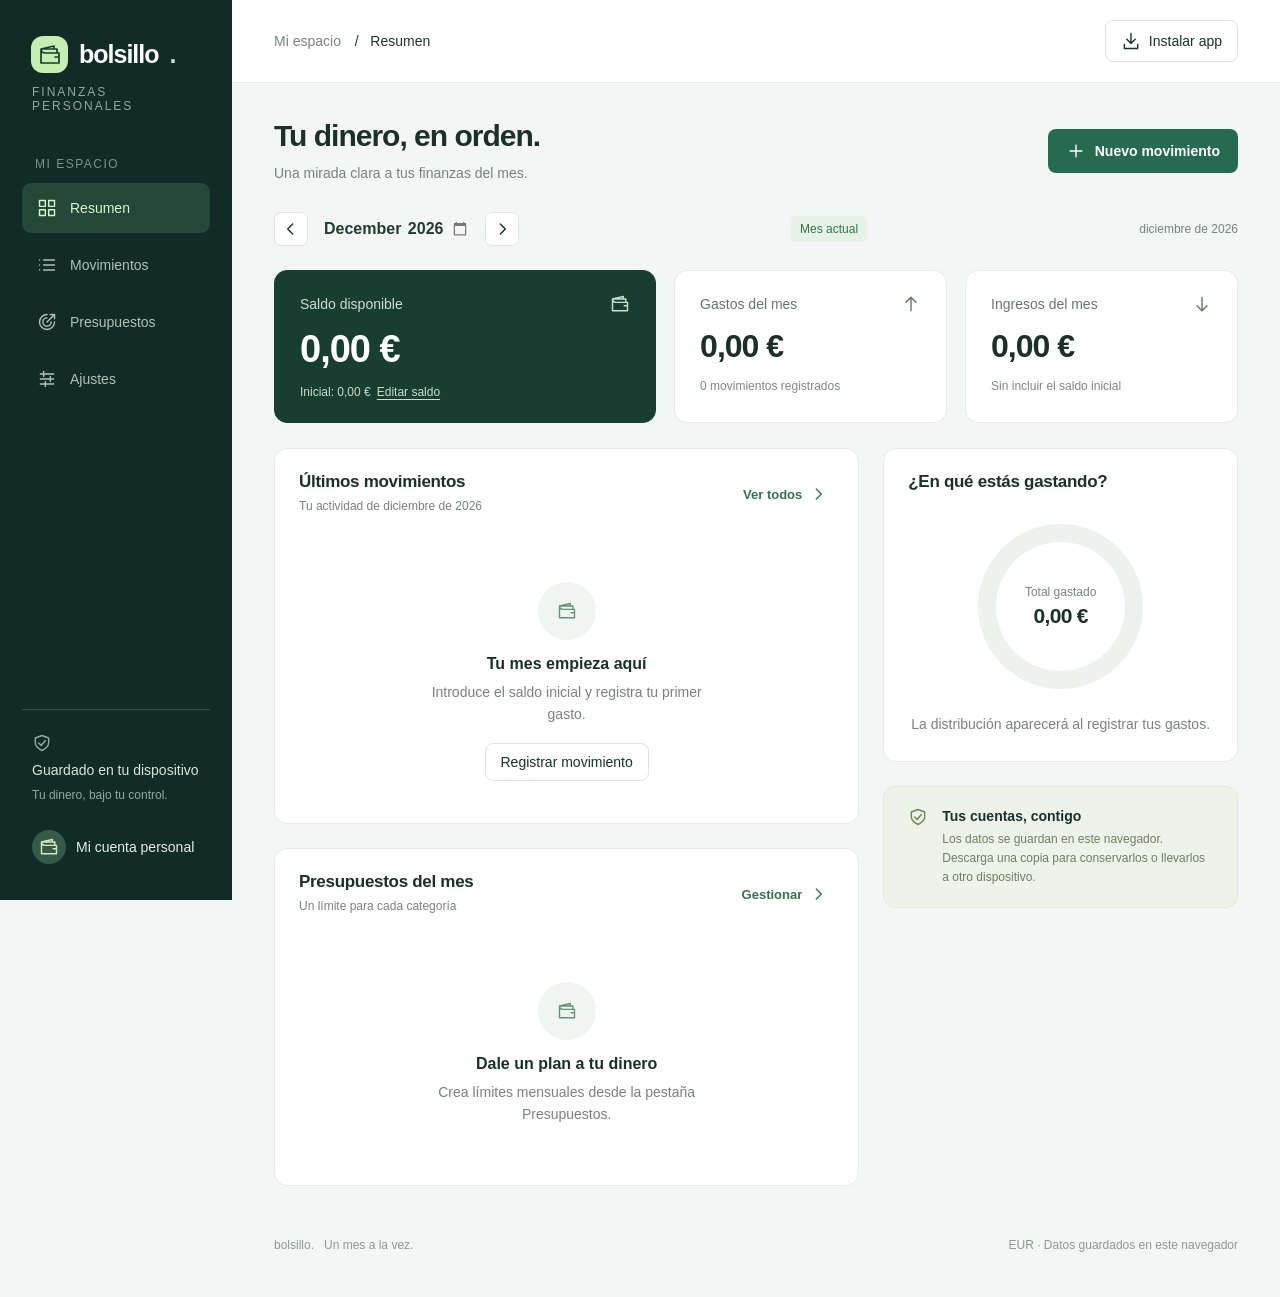
==== bolsillo/index.html @ 3d266fa6 "Add Bolsillo monthly finance PWA in independent folder" ====
<!doctype html><html lang="es"><head><meta charset="UTF-8"><meta name="viewport" content="width=device-width, initial-scale=1"><meta name="theme-color" content="#112c26"><meta name="description" content="Tu control financiero mensual: saldo, gastos y presupuestos."><link rel="manifest" href="./manifest.webmanifest"><link rel="icon" href="./icon.svg"><link rel="apple-touch-icon" href="./icon-192.png"><link rel="stylesheet" href="./styles.css"><title>Bolsillo · Finanzas personales</title></head><body><div id="app"></div><div id="toast" role="status" aria-live="polite"></div><dialog id="modal"></dialog><script type="module" src="./app.js"></script></body></html>
---- bolsillo/styles.css ----
:root{font-family:Inter,ui-sans-serif,-apple-system,BlinkMacSystemFont,"Segoe UI",sans-serif;color:#1b302b;background:#f4f6f5;font-synthesis:none;font-size:16px;--green:#216b52;--muted:#76847e;--line:#e6ebe8}*{box-sizing:border-box}body{margin:0}button,input,select{font:inherit}button{cursor:pointer}button:disabled{cursor:default;opacity:.45}button,a,input,select{outline-offset:4px}button:focus-visible,a:focus-visible{outline:3px solid #5eac87}button{border:0;background:none;color:inherit}svg{width:20px;height:20px;stroke:currentColor;stroke-width:1.7;fill:none;stroke-linecap:round;stroke-linejoin:round;flex-shrink:0}.shell{display:grid;grid-template-columns:232px 1fr;min-height:100vh}.sidebar{background:#112c26;color:#b0c1b9;padding:36px 22px;display:flex;flex-direction:column;position:fixed;width:232px;height:100dvh}.brand{display:flex;align-items:center;gap:11px;color:white;font-size:25px;font-weight:700;letter-spacing:-1px;padding:0 9px}.brandmark{background:#c5efb2;color:#143d2b;border-radius:12px;width:37px;height:37px;display:grid;place-items:center}.brandmark svg{width:24px;height:24px}.brand-sub{font-size:12px;letter-spacing:2px;text-transform:uppercase;margin:12px 0 44px 10px;color:#91a89e}.nav-label{font-size:12px;letter-spacing:1.5px;margin:0 13px 12px;color:#79958a}.nav{display:grid;gap:7px}.nav button{text-align:left;display:flex;align-items:center;gap:13px;padding:15px;border-radius:9px;font-size:14px;font-weight:500}.nav button:hover{background:#1b3a31}.nav button.active{background:#25473a;color:#daf6ca}.sidebar-bottom{margin-top:auto}.local-note{border-top:1px solid #355047;margin-top:20px;padding:23px 10px 0;font-size:12px;line-height:1.6;color:#91aaa0}.local-note b{color:#d8e4dc;font-weight:500;display:block;font-size:14px;margin-bottom:4px}.user{display:flex;align-items:center;gap:10px;margin-top:25px;padding:0 10px;color:#e4eee8;font-size:14px}.avatar{width:34px;height:34px;border-radius:50%;display:grid;place-items:center;background:#375a48;color:#d1eabf}.main{grid-column:2;min-width:0}.topbar{height:83px;background:#fff;border-bottom:1px solid var(--line);display:flex;align-items:center;justify-content:space-between;padding:0 42px;font-size:14px}.breadcrumb{color:var(--muted)}.breadcrumb span{color:#20362d;margin-left:10px}.tools{display:flex;gap:10px}.outline{border:1px solid #dce4df;border-radius:8px;background:#fff;padding:10px 15px;font-size:14px;display:inline-flex;align-items:center;justify-content:center;gap:8px}.outline:hover{background:#f0f5f1}.page{padding:35px 42px 45px;max-width:1550px;margin:auto}.heading{display:flex;align-items:center;justify-content:space-between;gap:20px;margin-bottom:27px}h1{font-size:30px;letter-spacing:-1px;margin:0 0 8px;line-height:1.2}p{margin:0;color:var(--muted);line-height:1.6;font-size:14px}.primary{background:#256a51;color:#fff;border-radius:8px;padding:12px 18px;display:inline-flex;justify-content:center;align-items:center;gap:9px;font-size:14px;font-weight:600}.primary:hover{background:#174d39}.monthbar{display:flex;justify-content:space-between;align-items:center;margin-bottom:23px;gap:12px}.monthswitch{display:flex;align-items:center;gap:7px}.monthswitch input{border:0;background:transparent;font-size:16px;font-weight:600;max-width:185px;color:#233c30;padding:8px}.iconbtn{display:inline-flex;align-items:center;justify-content:center;width:34px;height:34px;border:1px solid #dfe6e1;border-radius:7px;background:white}.small{font-size:12px;color:var(--muted)}.chip{font-size:12px;background:#e6f1e8;color:#377346;border-radius:5px;padding:6px 9px}.stats{display:grid;grid-template-columns:1.4fr 1fr 1fr;gap:18px;margin-bottom:25px}.stat{background:#fff;border:1px solid var(--line);border-radius:13px;padding:23px 25px;min-width:0}.stat.featured{background:#173e30;border-color:#173e30;color:white;position:relative;overflow:hidden}.stat-top{display:flex;justify-content:space-between;align-items:center;font-size:14px;color:#64776b;margin-bottom:14px}.featured .stat-top{color:#ccdfce}.stat-value{font-size:32px;letter-spacing:-1px;font-weight:650;white-space:nowrap;font-variant-numeric:tabular-nums}.featured .stat-value{font-size:38px}.stat-bottom{font-size:12px;margin-top:14px;display:flex;gap:6px;align-items:center;color:#7b8b81}.featured .stat-bottom{color:#c7decd}.textbtn{text-decoration:underline;text-underline-offset:3px;font-size:12px;padding:0}.layout{display:grid;grid-template-columns:minmax(0,1.65fr) minmax(280px,1fr);gap:24px}.panel{background:#fff;border:1px solid var(--line);border-radius:13px;overflow:hidden;margin-bottom:24px}.panel-head{padding:23px 24px;display:flex;justify-content:space-between;align-items:center;gap:12px}.panel-head h2{font-size:17px;font-weight:600;margin:0;letter-spacing:-.3px}.panel-head p{margin-top:5px;font-size:12px}.link{color:#367253;font-size:13px;font-weight:600;display:inline-flex;align-items:center;gap:6px}.empty{padding:42px 24px;text-align:center}.empty-symbol{margin:0 auto 15px;border-radius:50%;background:#f0f5f1;display:grid;place-items:center;width:58px;height:58px;color:#659377}.empty h3{font-size:16px;margin:0 0 8px}.empty p{max-width:280px;margin:0 auto 18px}.table{width:100%;border-collapse:collapse;text-align:left;font-size:14px}.table th{font-size:12px;font-weight:500;color:#819087;background:#f8faf8;padding:12px 24px;border-block:1px solid #edf0ed}.table td{padding:16px 24px;border-bottom:1px solid #eff2ef}.table tr:last-child td{border-bottom:0}.table .right{text-align:right;white-space:nowrap}.tx-name{display:flex;gap:12px;align-items:center}.cat-icon{width:38px;height:38px;border-radius:10px;display:inline-grid;place-items:center;flex-shrink:0;background:color-mix(in srgb,var(--cat) 12%,white);color:var(--cat)}.tx-title{font-weight:500;overflow-wrap:anywhere}.tx-sub{font-size:12px;color:var(--muted);margin-top:5px}.amount{font-weight:600;font-variant-numeric:tabular-nums}.income{color:#278660}.red{color:#b94343!important}.chart-wrap{padding:6px 24px 25px}.donut{width:165px;height:165px;border-radius:50%;margin:3px auto 24px;display:grid;place-items:center;background:#edf2ee}.donut-hole{width:129px;height:129px;border-radius:50%;background:#fff;display:flex;flex-direction:column;align-items:center;justify-content:center}.donut-hole strong{font-size:21px;letter-spacing:-.7px;margin-top:5px}.legend-row{display:flex;justify-content:space-between;align-items:center;gap:10px;font-size:13px;margin-top:12px}.dot{display:inline-block;width:8px;height:8px;border-radius:3px;margin-right:8px}.progress{height:6px;background:#edf1ed;border-radius:9px;overflow:hidden;margin:12px 0 7px}.progress span{display:block;height:100%;border-radius:9px;background:#478466}.budget-mini{padding:0 24px 19px}.budget-mini-row{margin-bottom:20px}.row-between{display:flex;justify-content:space-between;align-items:center;gap:10px;font-size:14px}.help-card{padding:20px 24px;background:#eef3e9;border:1px solid #e0e9d9;border-radius:12px;display:flex;gap:14px}.help-card svg{color:#6b8755}.help-card strong{font-size:14px}.help-card p{font-size:12px;margin-top:5px;color:#6f7e66}.footer{margin-top:28px;font-size:12px;color:#8c9990;display:flex;justify-content:space-between;gap:15px}.budget-grid{display:grid;grid-template-columns:repeat(2,minmax(0,1fr));gap:18px}.budget-card{background:#fff;border:1px solid var(--line);border-radius:12px;padding:23px}.budget-card h3{font-size:15px;margin:0}.budget-card .budget-values{display:flex;align-items:baseline;justify-content:space-between;margin-top:24px;font-size:14px;color:var(--muted)}.budget-values strong{font-size:23px;color:#223d2e;letter-spacing:-.7px}.filters{display:flex;gap:10px;flex-wrap:wrap;padding:0 24px 20px}.filters select,.filters input{padding:10px 12px;border:1px solid #dde5df;border-radius:7px;min-width:0;background:#fff;color:#3c5447;font-size:14px}.filters input{flex:1}.settings-row{display:flex;align-items:center;justify-content:space-between;gap:24px;padding:22px 24px;border-top:1px solid var(--line)}.settings-row h3{font-size:15px;margin:0 0 6px}dialog{border:0;border-radius:16px;padding:0;width:min(480px,calc(100% - 28px));box-shadow:0 25px 100px #09241433;color:#20382b}dialog::backdrop{background:#0b251d88;backdrop-filter:blur(3px)}.dialog-head{display:flex;justify-content:space-between;align-items:center;padding:24px 25px 10px}.dialog-head h2{font-size:21px;margin:0}.dialog-body{padding:10px 25px 25px}.dialog-body label{display:block;font-size:14px;font-weight:500;margin:18px 0 8px}.dialog-body input,.dialog-body select{width:100%;border:1px solid #d8e1da;border-radius:8px;padding:12px;background:white;color:#233d2d;min-width:0}.form-grid{display:grid;grid-template-columns:1fr 1fr;gap:15px}.dialog-actions{display:flex;gap:10px;justify-content:flex-end;margin-top:25px;flex-wrap:wrap}.dialog-error{color:#b94343;font-size:14px;margin-top:15px}.segmented{display:flex;padding:4px;background:#f0f4f1;border-radius:8px;gap:5px;margin-top:10px}.segmented button{flex:1;padding:9px;border-radius:5px;font-size:14px}.segmented button.active{background:white;box-shadow:0 2px 5px #183c2412;color:#246e4b;font-weight:600}#toast{position:fixed;bottom:28px;left:50%;transform:translateX(-50%);padding:13px 22px;background:#1a3b2d;color:#fff;border-radius:10px;box-shadow:0 8px 30px #163b2822;z-index:10;font-size:14px;display:none;max-width:90vw}.mobile-brand{display:none}.budget-banner{margin-bottom:24px}.negative-note{background:#fff0eb;padding:13px 18px;border-radius:8px;color:#a43b2d;font-size:14px;margin-bottom:20px}.inline-buttons{display:flex;gap:7px;flex-wrap:wrap}.hidden{display:none!important}input[type=month]::-webkit-calendar-picker-indicator{opacity:.5}
@media(min-width:1500px){.page{padding-top:45px}.stats{gap:24px}.stat{padding:27px}.stat-value{font-size:37px}.featured .stat-value{font-size:44px}}
@media(max-width:1100px){.sidebar{width:195px;padding:30px 15px}.shell{grid-template-columns:195px 1fr}.page{padding:28px 25px}.topbar{padding:0 25px}.stats{gap:12px}.stat{padding:19px 17px}.stat-value,.featured .stat-value{font-size:28px}.layout{gap:18px;grid-template-columns:minmax(0,1.3fr) minmax(250px,1fr)}.table td,.table th{padding:14px 17px}.table .date-col{display:none}}
@media(max-width:760px){.shell{display:block}.sidebar{z-index:5;width:100%;height:auto;inset:auto 0 0;padding:7px 8px calc(7px + env(safe-area-inset-bottom));border-top:1px solid #e1e8e2;background:white;color:#819086}.sidebar>.brand,.brand-sub,.nav-label,.sidebar-bottom{display:none}.nav{display:flex;justify-content:space-around;gap:0}.nav button{padding:9px 5px;flex-direction:column;gap:5px;font-size:12px;flex:1}.nav button.active{background:#eef5ec;color:#22643e}.nav button:hover{background:#eef5ec}.nav svg{width:21px;height:21px}.topbar{height:67px;padding:0 20px}.breadcrumb{display:none}.mobile-brand{display:flex;color:#214a35;font-size:22px;padding:0}.mobile-brand .brandmark{width:31px;height:31px;border-radius:8px}.topbar .outline{padding:8px 11px;font-size:12px}.page{padding:26px 18px 108px}.heading{align-items:flex-start;margin-bottom:24px;gap:12px}h1{font-size:25px}.heading p{font-size:12px}.heading>.primary{font-size:12px;padding:11px;white-space:nowrap}.heading>.primary svg{width:17px}.monthswitch{gap:4px}.monthswitch input{font-size:14px;width:163px;padding:5px}.monthbar>.small{display:none}.stats{grid-template-columns:1fr 1fr;gap:12px}.stat.featured{grid-column:span 2;padding:22px}.stat.featured .stat-value{font-size:38px}.stat{padding:17px}.stat-top{font-size:12px;margin-bottom:10px}.stat-top svg{width:17px}.stat-value{font-size:25px}.stat-bottom{font-size:12px;margin-top:11px}.layout{display:flex;flex-direction:column;gap:0}.panel-head{padding:20px}.table th,.table td{padding:13px 17px}.panel-head h2{font-size:16px}.table .category-col{display:none}.table{font-size:13px}.budget-grid{grid-template-columns:1fr}.budget-card{padding:20px}.footer{font-size:12px;flex-direction:column}.settings-row{flex-direction:column;align-items:flex-start;gap:12px}.filters{padding:0 17px 17px}.filters input{width:100%;flex-basis:100%}.filters select{flex:1}.heading .inline-buttons{justify-content:flex-end}.heading .inline-buttons .outline{font-size:12px;padding:9px}.budget-banner{padding:16px}.donut{width:155px;height:155px}.donut-hole{width:121px;height:121px}#toast{bottom:90px;width:max-content}.tx-name{gap:8px}.tx-name .cat-icon{width:32px;height:32px}.tx-name svg{width:17px}.table .action-cell{padding-left:0;width:40px}}
@media(prefers-reduced-motion:no-preference){.panel,.stat,.budget-card{animation:appear .25s ease-out}@keyframes appear{from{opacity:.4;transform:translateY(5px)}to{opacity:1;transform:none}}}
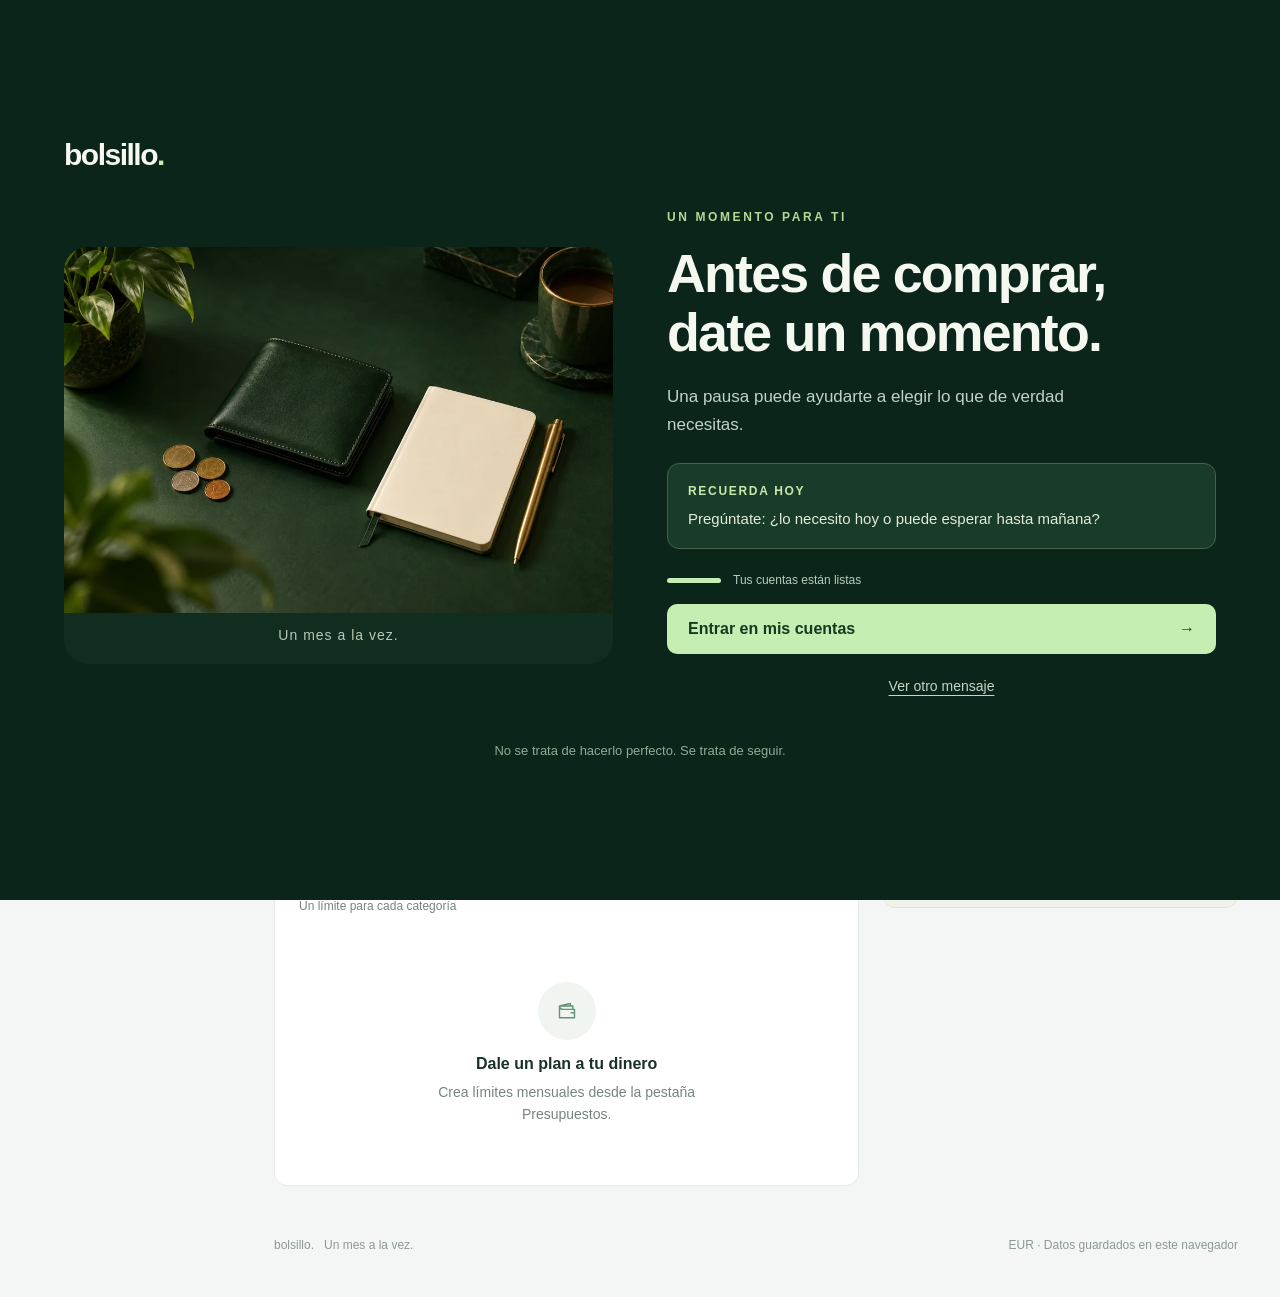
==== commit 00238783: "Add illustrated motivational welcome and real readiness indicator" ====
--- a/bolsillo/index.html
+++ b/bolsillo/index.html
@@ -1 +1 @@
-<!doctype html><html lang="es"><head><meta charset="UTF-8"><meta name="viewport" content="width=device-width, initial-scale=1"><meta name="theme-color" content="#112c26"><meta name="description" content="Tu control financiero mensual: saldo, gastos y presupuestos."><link rel="manifest" href="./manifest.webmanifest"><link rel="icon" href="./icon.svg"><link rel="apple-touch-icon" href="./icon-192.png"><link rel="stylesheet" href="./styles.css"><title>Bolsillo · Finanzas personales</title></head><body><div id="app"></div><div id="toast" role="status" aria-live="polite"></div><dialog id="modal"></dialog><script type="module" src="./app.js"></script></body></html>
+<!doctype html><html lang="es"><head><meta charset="UTF-8"><meta name="viewport" content="width=device-width, initial-scale=1"><meta name="theme-color" content="#112c26"><meta name="description" content="Tu control financiero mensual: saldo, gastos y presupuestos."><link rel="manifest" href="./manifest.webmanifest"><link rel="icon" href="./icon.svg"><link rel="apple-touch-icon" href="./icon-192.png"><link rel="stylesheet" href="./styles.css"><title>Bolsillo · Finanzas personales</title></head><body class="welcome-open"><section id="welcome" class="welcome" aria-labelledby="welcome-title"><div class="welcome-inner"><div class="welcome-brand">bolsillo<span>.</span></div><div class="welcome-grid"><div class="welcome-art"><img id="welcome-image" src="./welcome.webp" width="1000" height="667" alt="Un pequeño tarro de ahorro con monedas y un brote verde" fetchpriority="high"><span class="welcome-art-caption">Un mes a la vez.</span></div><div class="welcome-copy"><span class="welcome-eyebrow">UN MOMENTO PARA TI</span><h1 id="welcome-title">Cada pequeño ahorro cuenta.</h1><p id="welcome-message">No necesitas empezar a lo grande. Un poco de constancia también construye tranquilidad.</p><div class="welcome-reminder"><span>RECUERDA HOY</span><p id="welcome-tip">Revisa tu presupuesto antes de gastar y deja un espacio para tu ahorro.</p></div><div class="welcome-load" role="status"><progress id="welcome-progress" aria-label="Cargando la aplicación"></progress><span id="welcome-status">Preparando tus cuentas…</span></div><button id="welcome-enter" class="welcome-enter" disabled>Entrar en mis cuentas <span aria-hidden="true">→</span></button><button id="welcome-next" class="welcome-next">Ver otro mensaje</button></div></div><p class="welcome-foot">No se trata de hacerlo perfecto. Se trata de seguir.</p></div></section><noscript>Activa JavaScript para utilizar Bolsillo.</noscript><div id="app" inert></div><div id="toast" role="status" aria-live="polite"></div><dialog id="modal"></dialog><script src="./welcome.js" defer></script><script type="module" src="./app.js"></script></body></html>
--- a/bolsillo/styles.css
+++ b/bolsillo/styles.css
@@ -3,3 +3,6 @@
 @media(max-width:1100px){.sidebar{width:195px;padding:30px 15px}.shell{grid-template-columns:195px 1fr}.page{padding:28px 25px}.topbar{padding:0 25px}.stats{gap:12px}.stat{padding:19px 17px}.stat-value,.featured .stat-value{font-size:28px}.layout{gap:18px;grid-template-columns:minmax(0,1.3fr) minmax(250px,1fr)}.table td,.table th{padding:14px 17px}.table .date-col{display:none}}
 @media(max-width:760px){.shell{display:block}.sidebar{z-index:5;width:100%;height:auto;inset:auto 0 0;padding:7px 8px calc(7px + env(safe-area-inset-bottom));border-top:1px solid #e1e8e2;background:white;color:#819086}.sidebar>.brand,.brand-sub,.nav-label,.sidebar-bottom{display:none}.nav{display:flex;justify-content:space-around;gap:0}.nav button{padding:9px 5px;flex-direction:column;gap:5px;font-size:12px;flex:1}.nav button.active{background:#eef5ec;color:#22643e}.nav button:hover{background:#eef5ec}.nav svg{width:21px;height:21px}.topbar{height:67px;padding:0 20px}.breadcrumb{display:none}.mobile-brand{display:flex;color:#214a35;font-size:22px;padding:0}.mobile-brand .brandmark{width:31px;height:31px;border-radius:8px}.topbar .outline{padding:8px 11px;font-size:12px}.page{padding:26px 18px 108px}.heading{align-items:flex-start;margin-bottom:24px;gap:12px}h1{font-size:25px}.heading p{font-size:12px}.heading>.primary{font-size:12px;padding:11px;white-space:nowrap}.heading>.primary svg{width:17px}.monthswitch{gap:4px}.monthswitch input{font-size:14px;width:163px;padding:5px}.monthbar>.small{display:none}.stats{grid-template-columns:1fr 1fr;gap:12px}.stat.featured{grid-column:span 2;padding:22px}.stat.featured .stat-value{font-size:38px}.stat{padding:17px}.stat-top{font-size:12px;margin-bottom:10px}.stat-top svg{width:17px}.stat-value{font-size:25px}.stat-bottom{font-size:12px;margin-top:11px}.layout{display:flex;flex-direction:column;gap:0}.panel-head{padding:20px}.table th,.table td{padding:13px 17px}.panel-head h2{font-size:16px}.table .category-col{display:none}.table{font-size:13px}.budget-grid{grid-template-columns:1fr}.budget-card{padding:20px}.footer{font-size:12px;flex-direction:column}.settings-row{flex-direction:column;align-items:flex-start;gap:12px}.filters{padding:0 17px 17px}.filters input{width:100%;flex-basis:100%}.filters select{flex:1}.heading .inline-buttons{justify-content:flex-end}.heading .inline-buttons .outline{font-size:12px;padding:9px}.budget-banner{padding:16px}.donut{width:155px;height:155px}.donut-hole{width:121px;height:121px}#toast{bottom:90px;width:max-content}.tx-name{gap:8px}.tx-name .cat-icon{width:32px;height:32px}.tx-name svg{width:17px}.table .action-cell{padding-left:0;width:40px}}
 @media(prefers-reduced-motion:no-preference){.panel,.stat,.budget-card{animation:appear .25s ease-out}@keyframes appear{from{opacity:.4;transform:translateY(5px)}to{opacity:1;transform:none}}}
+
+body.welcome-open{overflow:hidden}.welcome{position:fixed;inset:0;z-index:30;overflow:auto;background:#0b251b;color:#f5f8ef;padding:32px max(24px,5vw);min-height:100dvh}.welcome[hidden]{display:none}.welcome-inner{max-width:1180px;margin:auto;min-height:calc(100dvh - 64px);display:flex;flex-direction:column;justify-content:center}.welcome-brand{font-size:30px;font-weight:700;letter-spacing:-1.5px;margin-bottom:35px}.welcome-brand span{color:#c5efb2}.welcome-grid{display:grid;grid-template-columns:1fr 1fr;gap:54px;align-items:center}.welcome-art{position:relative;min-width:0;overflow:hidden;border-radius:24px;background:#102d20}.welcome-art img{display:block;width:100%;height:auto;aspect-ratio:3/2;object-fit:cover}.welcome-art-caption{display:block;text-align:center;padding:14px 20px 21px;color:#b6c9b5;font-size:14px;letter-spacing:1px}.welcome-eyebrow{font-size:12px;letter-spacing:2.6px;font-weight:600;color:#b7d795}.welcome-copy h1{font-size:clamp(34px,4.2vw,58px);line-height:1.09;letter-spacing:-1.8px;margin:19px 0 22px;text-wrap:balance}.welcome-copy>p{font-size:17px;line-height:1.65;color:#c3d2c6;max-width:450px}.welcome-reminder{padding:17px 20px;margin:24px 0;border:1px solid #456347;border-radius:12px;background:#193b2a}.welcome-reminder>span{font-size:12px;font-weight:700;letter-spacing:1.7px;color:#c9e8ac}.welcome-reminder p{font-size:15px;color:#e3ecd9;margin-top:8px}.welcome-load{display:flex;align-items:center;gap:12px;font-size:12px;color:#b9cbb9;margin-bottom:17px}.welcome-load progress{width:54px;height:5px;accent-color:#c5efb2;border:0;border-radius:5px;overflow:hidden}.welcome-load progress::-webkit-progress-bar{background:#365a3f}.welcome-load progress::-webkit-progress-value{background:#c5efb2}.welcome-enter{display:flex;width:100%;align-items:center;justify-content:space-between;padding:16px 21px;border-radius:10px;background:#c5efb2;color:#173820;font-size:16px;font-weight:700}.welcome-enter:hover{background:#d9facb}.welcome-next{display:block;color:#c4d5c4;font-size:14px;text-decoration:underline;text-underline-offset:4px;margin:15px auto 0;padding:9px}.welcome-foot{color:#91aa95;font-size:13px;text-align:center;margin-top:38px}.welcome-enter:focus-visible,.welcome-next:focus-visible{outline:3px solid white}
+@media(max-width:760px){.welcome{padding:23px 22px 30px}.welcome-inner{min-height:calc(100dvh - 53px);justify-content:flex-start}.welcome-brand{font-size:25px;margin-bottom:20px}.welcome-grid{grid-template-columns:1fr;gap:23px}.welcome-art{border-radius:17px;max-width:500px;width:100%;margin:auto}.welcome-art img{max-height:220px;object-fit:cover}.welcome-art-caption{display:none}.welcome-copy h1{font-size:clamp(34px,9.8vw,46px);margin:14px 0 16px}.welcome-copy>p{font-size:16px}.welcome-reminder{margin:19px 0;padding:14px 16px}.welcome-foot{margin-top:22px;font-size:12px}.welcome-next{margin-top:6px}}@media(max-height:760px) and (max-width:760px){.welcome-art img{max-height:145px}.welcome-brand{margin-bottom:14px}.welcome-grid{gap:17px}.welcome-copy h1{font-size:34px}.welcome-reminder{margin:14px 0}.welcome-foot{margin-top:12px}}
